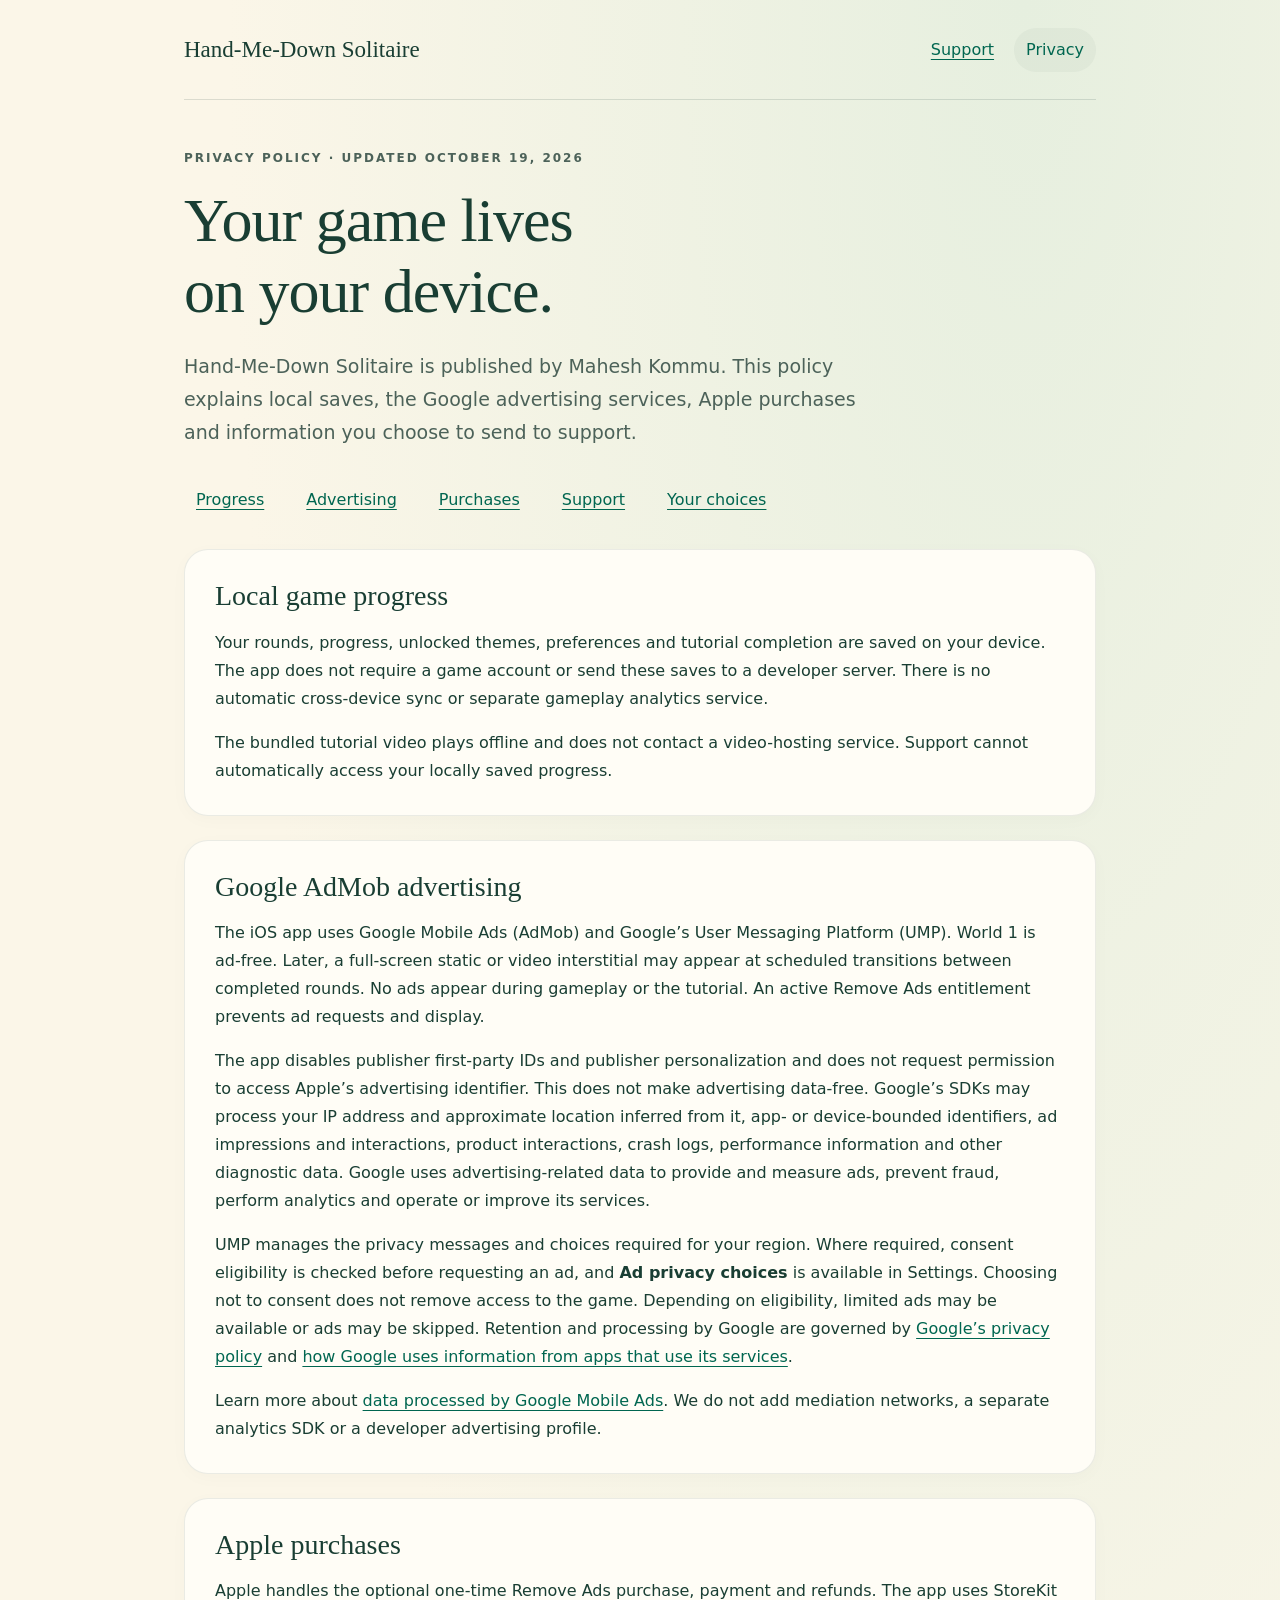
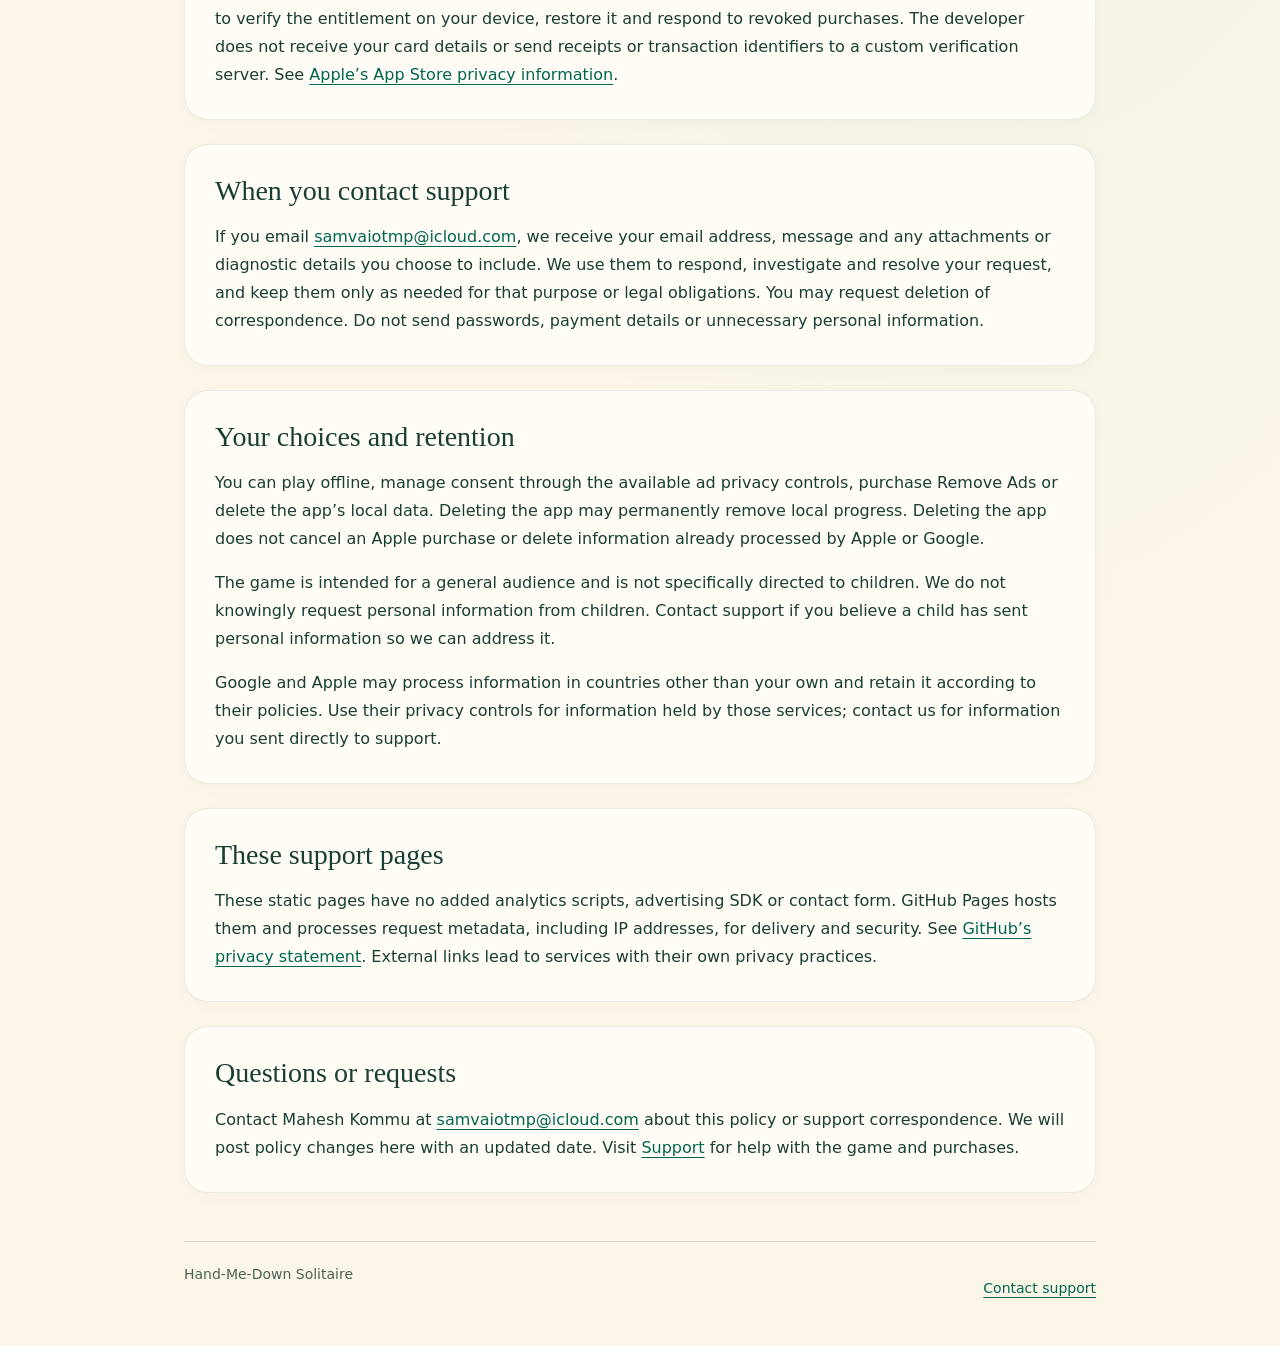
==== privacy.html @ 232c3b8e "Publish Hand-Me-Down support and privacy pages" ====
<!doctype html>
<html lang="en"><head><meta charset="utf-8"><meta name="viewport" content="width=device-width,initial-scale=1"><title>Privacy · Hand-Me-Down Solitaire</title><meta name="description" content="How Hand-Me-Down Solitaire handles local progress, advertising, Apple purchases and support correspondence."><meta name="theme-color" content="#006650"><link rel="canonical" href="https://samvaio00.github.io/hand-me-down-support/privacy.html"><link rel="stylesheet" href="site.css"></head><body><a class="skip" href="#main">Skip to content</a><div class="shell"><header><a class="brand" href="./">Hand-Me-Down Solitaire</a><nav aria-label="Support pages"><a href="./">Support</a><a href="privacy.html" aria-current="page">Privacy</a></nav></header><main id="main"><p class="eyebrow">Privacy policy · Updated October 19, 2026</p><h1>Your game lives<br>on your device.</h1><p class="intro">Hand-Me-Down Solitaire is published by Mahesh Kommu. This policy explains local saves, the Google advertising services, Apple purchases and information you choose to send to support.</p><nav class="contents" aria-label="Policy sections"><a href="#progress">Progress</a><a href="#advertising">Advertising</a><a href="#purchases">Purchases</a><a href="#support">Support</a><a href="#choices">Your choices</a></nav>
<section id="progress" class="card"><h2>Local game progress</h2><p>Your rounds, progress, unlocked themes, preferences and tutorial completion are saved on your device. The app does not require a game account or send these saves to a developer server. There is no automatic cross-device sync or separate gameplay analytics service.</p><p>The bundled tutorial video plays offline and does not contact a video-hosting service. Support cannot automatically access your locally saved progress.</p></section>
<section id="advertising" class="card"><h2>Google AdMob advertising</h2><p>The iOS app uses Google Mobile Ads (AdMob) and Google’s User Messaging Platform (UMP). World 1 is ad-free. Later, a full-screen static or video interstitial may appear at scheduled transitions between completed rounds. No ads appear during gameplay or the tutorial. An active Remove Ads entitlement prevents ad requests and display.</p><p>The app disables publisher first-party IDs and publisher personalization and does not request permission to access Apple’s advertising identifier. This does not make advertising data-free. Google’s SDKs may process your IP address and approximate location inferred from it, app- or device-bounded identifiers, ad impressions and interactions, product interactions, crash logs, performance information and other diagnostic data. Google uses advertising-related data to provide and measure ads, prevent fraud, perform analytics and operate or improve its services.</p><p>UMP manages the privacy messages and choices required for your region. Where required, consent eligibility is checked before requesting an ad, and <strong>Ad privacy choices</strong> is available in Settings. Choosing not to consent does not remove access to the game. Depending on eligibility, limited ads may be available or ads may be skipped. Retention and processing by Google are governed by <a href="https://policies.google.com/privacy">Google’s privacy policy</a> and <a href="https://policies.google.com/technologies/partner-sites">how Google uses information from apps that use its services</a>.</p><p>Learn more about <a href="https://developers.google.com/admob/ios/privacy/data-disclosure">data processed by Google Mobile Ads</a>. We do not add mediation networks, a separate analytics SDK or a developer advertising profile.</p></section>
<section id="purchases" class="card"><h2>Apple purchases</h2><p>Apple handles the optional one-time Remove Ads purchase, payment and refunds. The app uses StoreKit to verify the entitlement on your device, restore it and respond to revoked purchases. The developer does not receive your card details or send receipts or transaction identifiers to a custom verification server. See <a href="https://www.apple.com/legal/privacy/data/en/app-store/">Apple’s App Store privacy information</a>.</p></section>
<section id="support" class="card"><h2>When you contact support</h2><p>If you email <a href="mailto:samvaiotmp@icloud.com">samvaiotmp@icloud.com</a>, we receive your email address, message and any attachments or diagnostic details you choose to include. We use them to respond, investigate and resolve your request, and keep them only as needed for that purpose or legal obligations. You may request deletion of correspondence. Do not send passwords, payment details or unnecessary personal information.</p></section>
<section id="choices" class="card"><h2>Your choices and retention</h2><p>You can play offline, manage consent through the available ad privacy controls, purchase Remove Ads or delete the app’s local data. Deleting the app may permanently remove local progress. Deleting the app does not cancel an Apple purchase or delete information already processed by Apple or Google.</p><p>The game is intended for a general audience and is not specifically directed to children. We do not knowingly request personal information from children. Contact support if you believe a child has sent personal information so we can address it.</p><p>Google and Apple may process information in countries other than your own and retain it according to their policies. Use their privacy controls for information held by those services; contact us for information you sent directly to support.</p></section>
<section class="card"><h2>These support pages</h2><p>These static pages have no added analytics scripts, advertising SDK or contact form. GitHub Pages hosts them and processes request metadata, including IP addresses, for delivery and security. See <a href="https://docs.github.com/en/site-policy/privacy-policies/github-general-privacy-statement">GitHub’s privacy statement</a>. External links lead to services with their own privacy practices.</p></section>
<section class="card"><h2>Questions or requests</h2><p>Contact Mahesh Kommu at <a href="mailto:samvaiotmp@icloud.com">samvaiotmp@icloud.com</a> about this policy or support correspondence. We will post policy changes here with an updated date. Visit <a href="./">Support</a> for help with the game and purchases.</p></section></main><footer><span>Hand-Me-Down Solitaire</span><a href="mailto:samvaiotmp@icloud.com">Contact support</a></footer></div></body></html>
---- site.css ----
:root{color-scheme:light;--ink:#193e33;--muted:#4c6259;--paper:#fbf6e8;--green:#006650;--line:#193e3324;font-family:system-ui,-apple-system,BlinkMacSystemFont,'Segoe UI',sans-serif;color:var(--ink);background:var(--paper)}*{box-sizing:border-box}body{margin:0;background:radial-gradient(ellipse at 80% 0,#e6efdf 0,transparent 55%),var(--paper);min-height:100vh}a{color:var(--green);text-underline-offset:4px;overflow-wrap:anywhere}a:focus-visible,summary:focus-visible{outline:3px solid #936710;outline-offset:4px}.skip{position:absolute;top:-80px;left:20px;padding:12px;background:white}.skip:focus{top:12px}.shell{max-width:960px;margin:auto;padding:0 24px}header{display:flex;justify-content:space-between;align-items:center;gap:20px;border-bottom:1px solid var(--line);min-height:100px}.brand{font-family:Georgia,serif;font-size:23px;text-decoration:none;color:var(--ink)}nav{display:flex;gap:8px}nav a{display:inline-flex;align-items:center;min-height:44px;padding:8px 12px;border-radius:24px}nav a[aria-current=page]{background:#193e330a;text-decoration:none}main{padding:48px 0 24px}.eyebrow{text-transform:uppercase;letter-spacing:2px;font-size:12px;font-weight:650;color:var(--muted)}h1,h2{font-family:Georgia,serif;font-weight:400;line-height:1.15}h1{font-size:clamp(38px,7vw,62px);max-width:760px;margin:12px 0 22px;letter-spacing:-1px}h2{font-size:28px;margin:0 0 16px}p,li{line-height:1.75;font-size:16px}p{margin:0 0 16px}.intro{font-size:19px;color:var(--muted);max-width:700px}.hero,.card{border-radius:24px;padding:30px;margin:24px 0}.hero{background:linear-gradient(135deg,#007862,#004b40);color:#fffdf3;box-shadow:0 8px 20px #193e3314}.hero .eyebrow,.hero a{color:#fffdf3}.button{display:inline-flex;align-items:center;justify-content:center;min-height:48px;padding:12px 22px;background:#fff6d9;color:#193e33!important;text-decoration:none;border-radius:28px;font-weight:650}.card{background:#fffdf6;border:1px solid #193e3317;box-shadow:0 4px 18px #193e3306}.card>:last-child{margin-bottom:0}.contents{display:flex;flex-wrap:wrap;gap:4px 18px;margin:28px 0}.contents a{display:inline-flex;align-items:center;min-height:44px}.note{font-size:14px;color:var(--muted)}li{margin:7px 0}footer{padding:24px 0 36px;display:flex;justify-content:space-between;gap:16px;border-top:1px solid var(--line);color:var(--muted);font-size:14px}footer a{min-height:44px;display:inline-flex;align-items:center}section[id]{scroll-margin-top:24px}@media(max-width:600px){header{flex-wrap:wrap;gap:4px;padding:18px 0}.brand{font-size:21px}nav a{padding:8px 10px}main{padding-top:30px}.card,.hero{padding:24px 20px}footer{flex-direction:column;gap:0}}
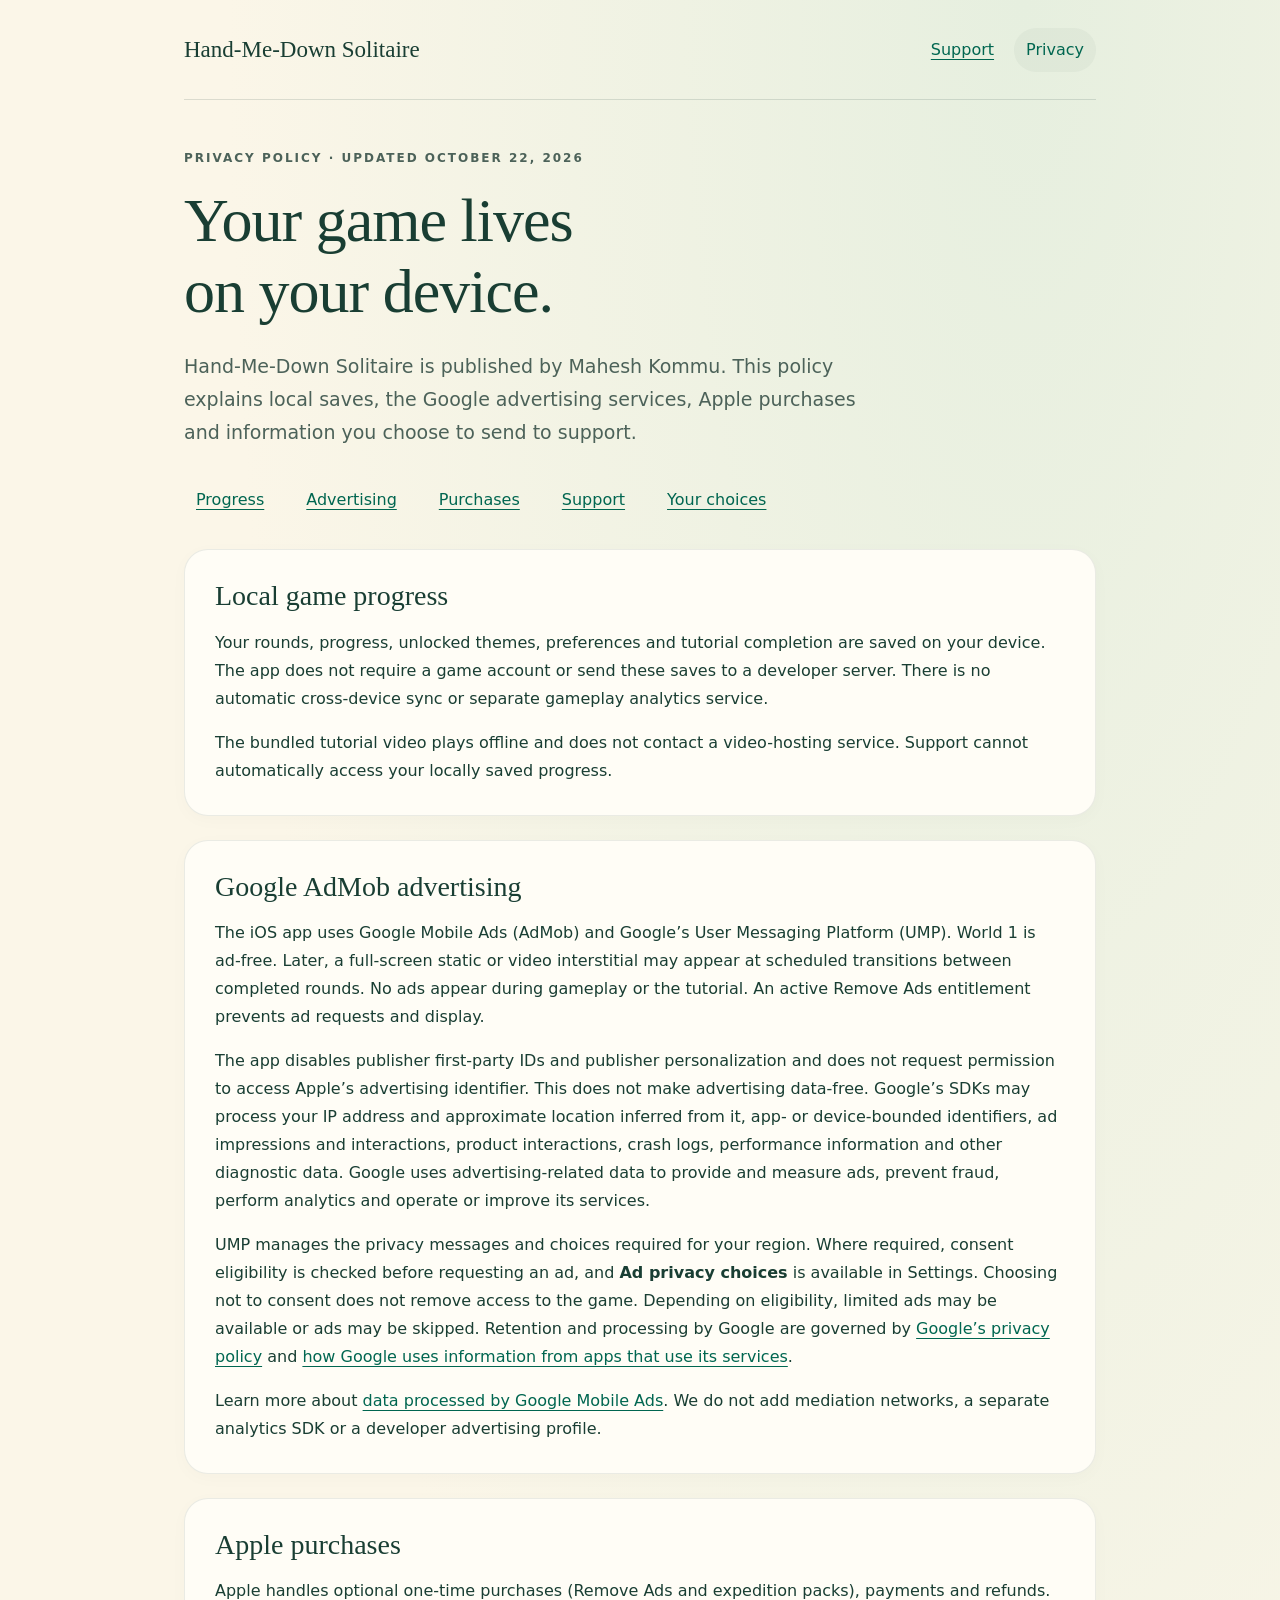
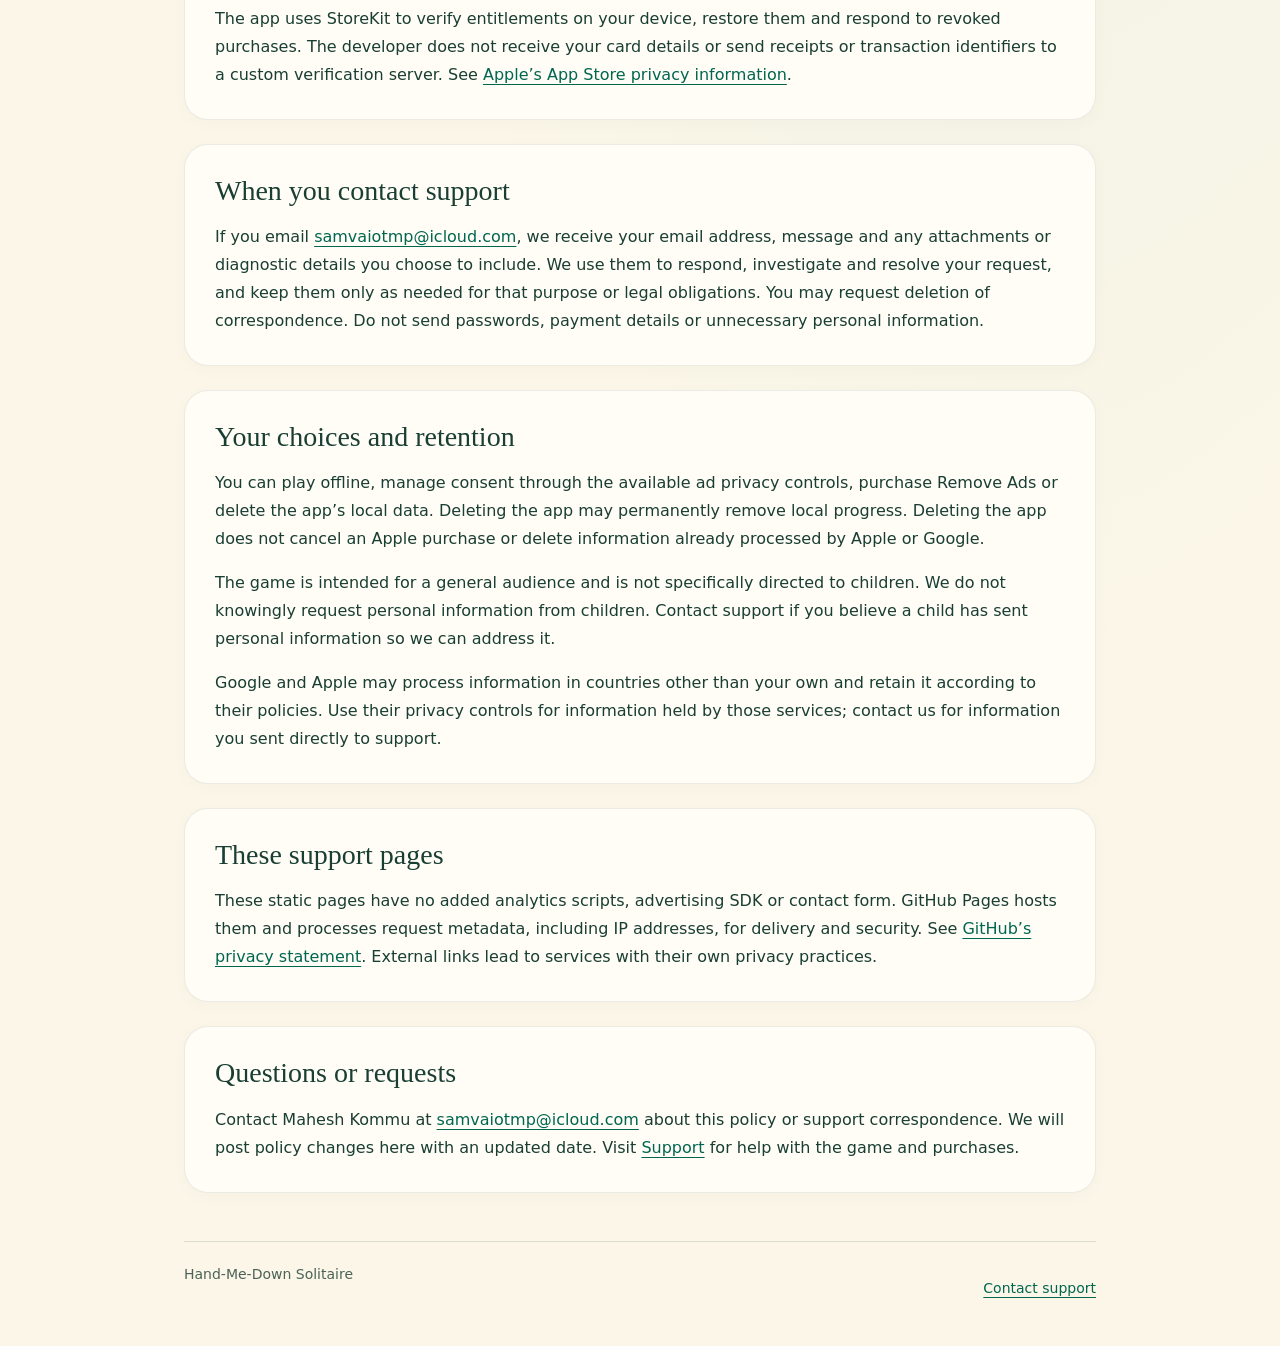
==== commit 4cac7e65: "Document optional expedition packs and purchase restoration" ====
--- a/privacy.html
+++ b/privacy.html
@@ -1,8 +1,8 @@
 <!doctype html>
-<html lang="en"><head><meta charset="utf-8"><meta name="viewport" content="width=device-width,initial-scale=1"><title>Privacy · Hand-Me-Down Solitaire</title><meta name="description" content="How Hand-Me-Down Solitaire handles local progress, advertising, Apple purchases and support correspondence."><meta name="theme-color" content="#006650"><link rel="canonical" href="https://samvaio00.github.io/hand-me-down-support/privacy.html"><link rel="stylesheet" href="site.css"></head><body><a class="skip" href="#main">Skip to content</a><div class="shell"><header><a class="brand" href="./">Hand-Me-Down Solitaire</a><nav aria-label="Support pages"><a href="./">Support</a><a href="privacy.html" aria-current="page">Privacy</a></nav></header><main id="main"><p class="eyebrow">Privacy policy · Updated October 19, 2026</p><h1>Your game lives<br>on your device.</h1><p class="intro">Hand-Me-Down Solitaire is published by Mahesh Kommu. This policy explains local saves, the Google advertising services, Apple purchases and information you choose to send to support.</p><nav class="contents" aria-label="Policy sections"><a href="#progress">Progress</a><a href="#advertising">Advertising</a><a href="#purchases">Purchases</a><a href="#support">Support</a><a href="#choices">Your choices</a></nav>
+<html lang="en"><head><meta charset="utf-8"><meta name="viewport" content="width=device-width,initial-scale=1"><title>Privacy · Hand-Me-Down Solitaire</title><meta name="description" content="How Hand-Me-Down Solitaire handles local progress, advertising, Apple purchases and support correspondence."><meta name="theme-color" content="#006650"><link rel="canonical" href="https://samvaio00.github.io/hand-me-down-support/privacy.html"><link rel="stylesheet" href="site.css"></head><body><a class="skip" href="#main">Skip to content</a><div class="shell"><header><a class="brand" href="./">Hand-Me-Down Solitaire</a><nav aria-label="Support pages"><a href="./">Support</a><a href="privacy.html" aria-current="page">Privacy</a></nav></header><main id="main"><p class="eyebrow">Privacy policy · Updated October 22, 2026</p><h1>Your game lives<br>on your device.</h1><p class="intro">Hand-Me-Down Solitaire is published by Mahesh Kommu. This policy explains local saves, the Google advertising services, Apple purchases and information you choose to send to support.</p><nav class="contents" aria-label="Policy sections"><a href="#progress">Progress</a><a href="#advertising">Advertising</a><a href="#purchases">Purchases</a><a href="#support">Support</a><a href="#choices">Your choices</a></nav>
 <section id="progress" class="card"><h2>Local game progress</h2><p>Your rounds, progress, unlocked themes, preferences and tutorial completion are saved on your device. The app does not require a game account or send these saves to a developer server. There is no automatic cross-device sync or separate gameplay analytics service.</p><p>The bundled tutorial video plays offline and does not contact a video-hosting service. Support cannot automatically access your locally saved progress.</p></section>
 <section id="advertising" class="card"><h2>Google AdMob advertising</h2><p>The iOS app uses Google Mobile Ads (AdMob) and Google’s User Messaging Platform (UMP). World 1 is ad-free. Later, a full-screen static or video interstitial may appear at scheduled transitions between completed rounds. No ads appear during gameplay or the tutorial. An active Remove Ads entitlement prevents ad requests and display.</p><p>The app disables publisher first-party IDs and publisher personalization and does not request permission to access Apple’s advertising identifier. This does not make advertising data-free. Google’s SDKs may process your IP address and approximate location inferred from it, app- or device-bounded identifiers, ad impressions and interactions, product interactions, crash logs, performance information and other diagnostic data. Google uses advertising-related data to provide and measure ads, prevent fraud, perform analytics and operate or improve its services.</p><p>UMP manages the privacy messages and choices required for your region. Where required, consent eligibility is checked before requesting an ad, and <strong>Ad privacy choices</strong> is available in Settings. Choosing not to consent does not remove access to the game. Depending on eligibility, limited ads may be available or ads may be skipped. Retention and processing by Google are governed by <a href="https://policies.google.com/privacy">Google’s privacy policy</a> and <a href="https://policies.google.com/technologies/partner-sites">how Google uses information from apps that use its services</a>.</p><p>Learn more about <a href="https://developers.google.com/admob/ios/privacy/data-disclosure">data processed by Google Mobile Ads</a>. We do not add mediation networks, a separate analytics SDK or a developer advertising profile.</p></section>
-<section id="purchases" class="card"><h2>Apple purchases</h2><p>Apple handles the optional one-time Remove Ads purchase, payment and refunds. The app uses StoreKit to verify the entitlement on your device, restore it and respond to revoked purchases. The developer does not receive your card details or send receipts or transaction identifiers to a custom verification server. See <a href="https://www.apple.com/legal/privacy/data/en/app-store/">Apple’s App Store privacy information</a>.</p></section>
+<section id="purchases" class="card"><h2>Apple purchases</h2><p>Apple handles optional one-time purchases (Remove Ads and expedition packs), payments and refunds. The app uses StoreKit to verify entitlements on your device, restore them and respond to revoked purchases. The developer does not receive your card details or send receipts or transaction identifiers to a custom verification server. See <a href="https://www.apple.com/legal/privacy/data/en/app-store/">Apple’s App Store privacy information</a>.</p></section>
 <section id="support" class="card"><h2>When you contact support</h2><p>If you email <a href="mailto:samvaiotmp@icloud.com">samvaiotmp@icloud.com</a>, we receive your email address, message and any attachments or diagnostic details you choose to include. We use them to respond, investigate and resolve your request, and keep them only as needed for that purpose or legal obligations. You may request deletion of correspondence. Do not send passwords, payment details or unnecessary personal information.</p></section>
 <section id="choices" class="card"><h2>Your choices and retention</h2><p>You can play offline, manage consent through the available ad privacy controls, purchase Remove Ads or delete the app’s local data. Deleting the app may permanently remove local progress. Deleting the app does not cancel an Apple purchase or delete information already processed by Apple or Google.</p><p>The game is intended for a general audience and is not specifically directed to children. We do not knowingly request personal information from children. Contact support if you believe a child has sent personal information so we can address it.</p><p>Google and Apple may process information in countries other than your own and retain it according to their policies. Use their privacy controls for information held by those services; contact us for information you sent directly to support.</p></section>
 <section class="card"><h2>These support pages</h2><p>These static pages have no added analytics scripts, advertising SDK or contact form. GitHub Pages hosts them and processes request metadata, including IP addresses, for delivery and security. See <a href="https://docs.github.com/en/site-policy/privacy-policies/github-general-privacy-statement">GitHub’s privacy statement</a>. External links lead to services with their own privacy practices.</p></section>
